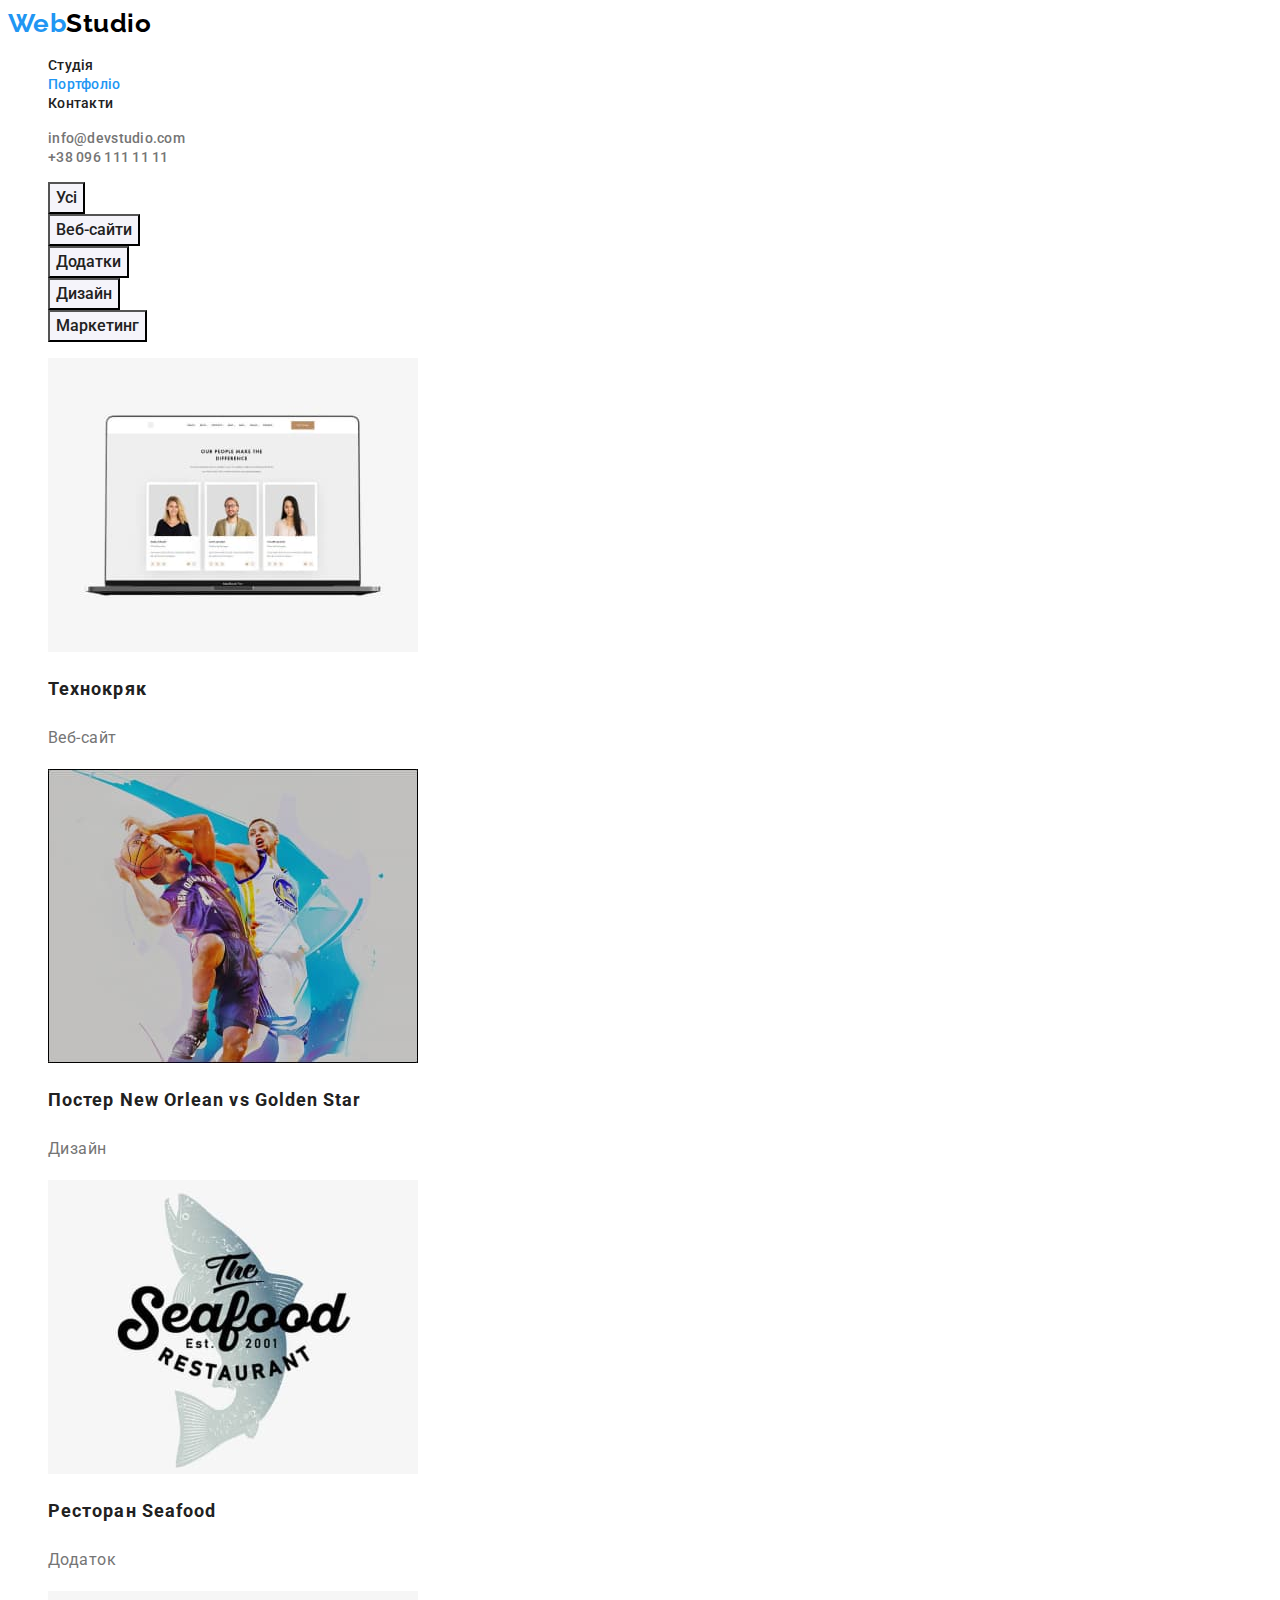
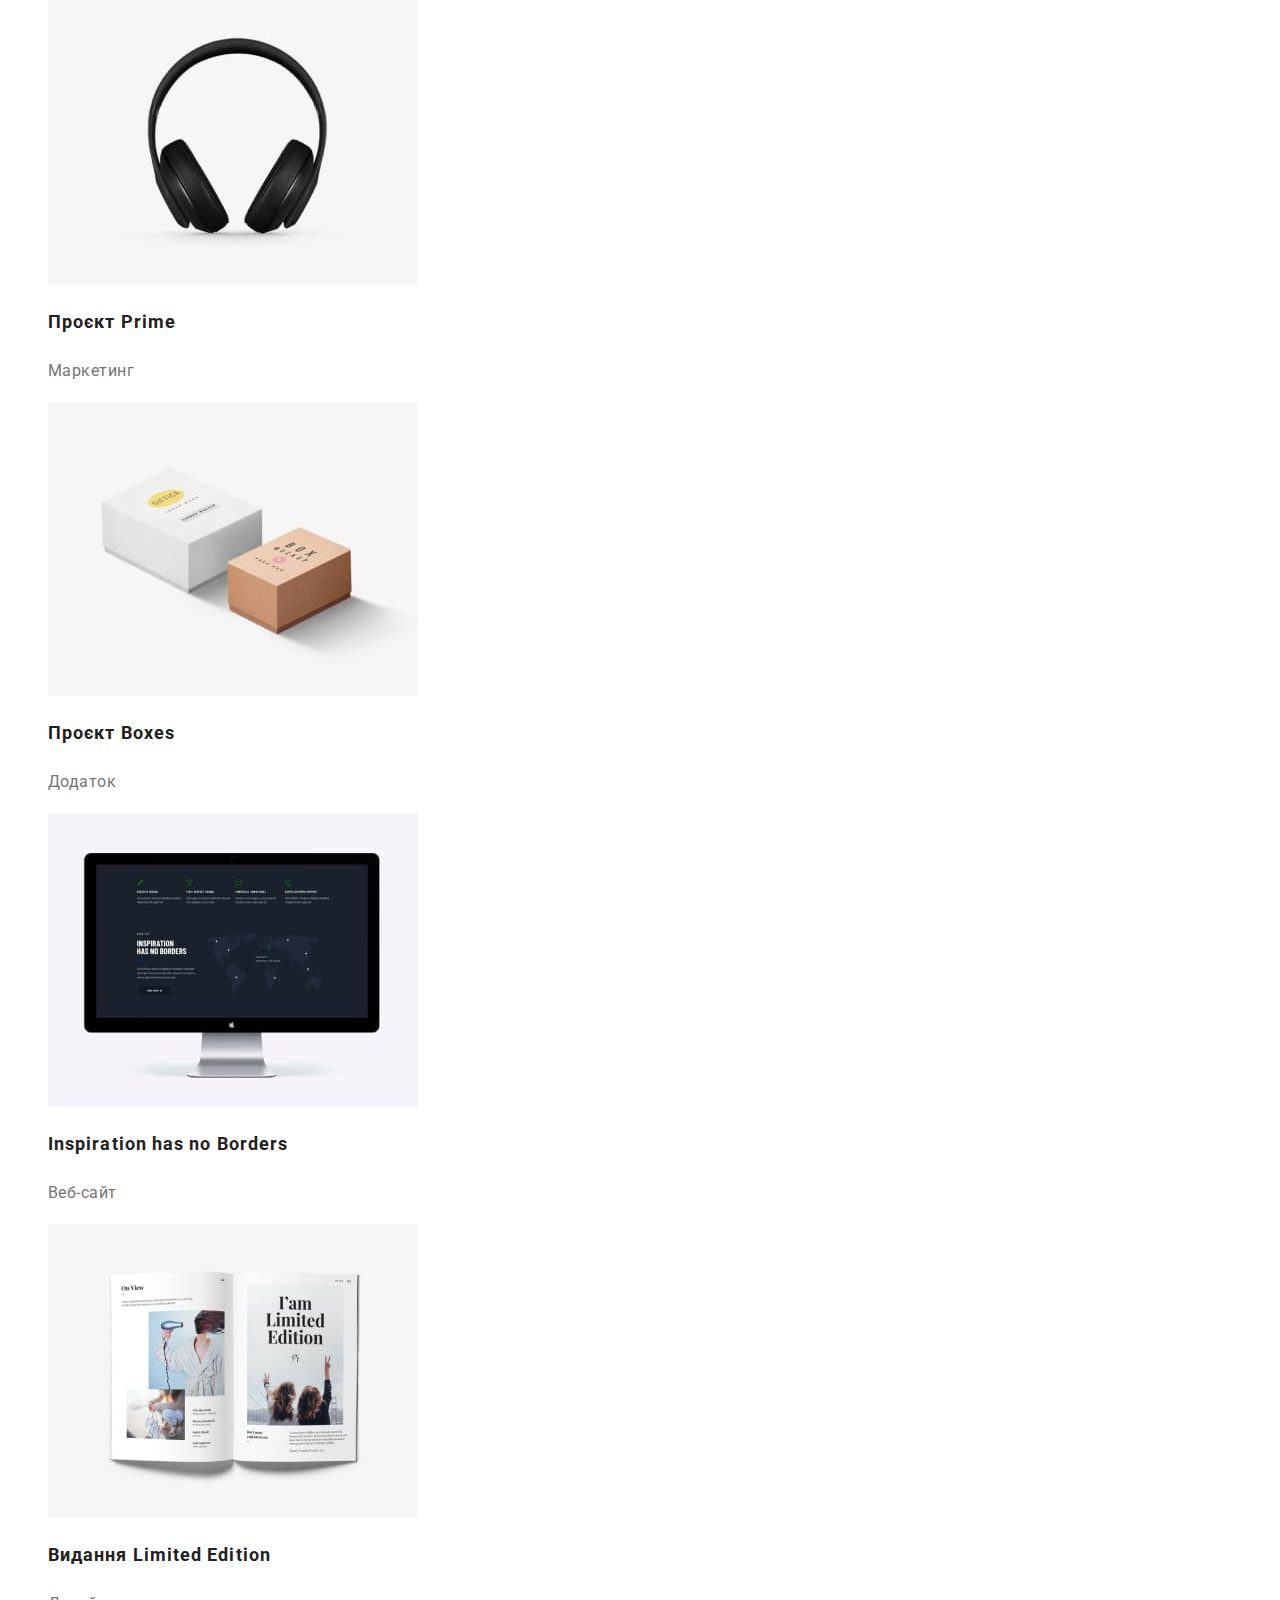
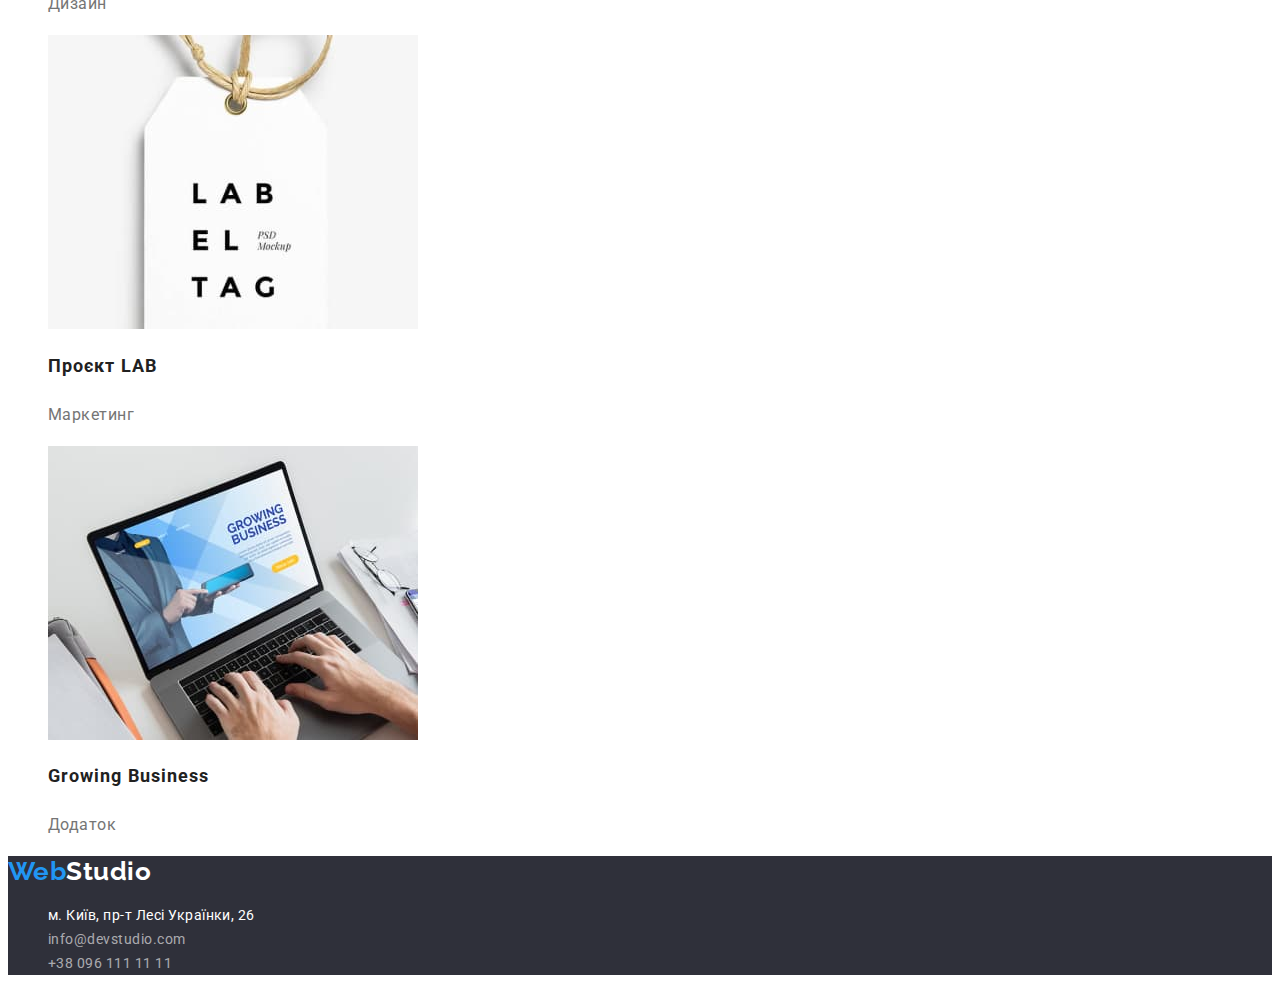
==== portfolio.html @ 63129c2b "27" ====
<!DOCTYPE html>
<html lang="uk">
  <head>
    <meta charset="UTF-8" />
    <meta http-equiv="X-UA-Compatible" content="IE=edge" />
    <meta name="viewport" content="width=device-width, initial-scale=1.0" />
    <title>Портфоліо</title>
    <link
      href="https://fonts.googleapis.com/css2?family=Raleway:wght@700&family=Roboto:wght@400;500;700;900&display=swap"
      rel="stylesheet"
    />
    <link rel="stylesheet" href="./css/styles.css" />
  </head>
  <body>
    <!-- Шапка сайта -->
    <header>
      <nav>
        <a class="header-logo link" href="./index.html">
          <span class="header-logo-web">Web</span>Studio</a
        >
        <ul class="site-nav list">
          <li><a class="link" href="./index.html">Студія</a></li>
          <li><a class="current link" href="./portfolio.html">Портфоліо</a></li>
          <li><a class="link" href="">Контакти</a></li>
        </ul>
      </nav>
      <ul class="auth-nav list">
        <li>
          <a class="link" href="mailto:info@devstudio.com"
            >info@devstudio.com</a
          >
        </li>
        <li><a class="link" href="tel:+380961111111">+38 096 111 11 11</a></li>
      </ul>
    </header>
    <main>
      <!-- Портфоліо -->
      <section class="portfolio">
        <h1 class="portfolio-title" hidden>Портфоліо</h1>
        <ul class="list">
          <li><button class="button" type="button">Усі</button></li>
          <li><button class="button" type="button">Веб-сайти</button></li>
          <li><button class="button" type="button">Додатки</button></li>
          <li><button class="button" type="button">Дизайн</button></li>
          <li><button class="button" type="button">Маркетинг</button></li>
        </ul>
        <ul class="portfolio-list list">
          <li class="card">
            <img
              src="./images/portfolio-technokryak.jpg"
              alt="Сторінка сайту з трьома фото персоналу "
              width="370"
            />
            <h2 class="title">Технокряк</h2>
            <p class="text">Веб-сайт</p>
          </li>
          <li class="card">
            <img
              src="./images/portfolio-poster.jpg"
              alt="Фото баскетболістів у грі"
              width="370"
            />
            <h2 class="title">Постер New Orlean vs Golden Star</h2>
            <p class="text">Дизайн</p>
          </li>
          <li class="card">
            <img
              src="./images/portfolio-seafood.jpg"
              alt="Логотип ресторану Seafood"
              width="370"
            />
            <h2 class="title">Ресторан Seafood</h2>
            <p class="text">Додаток</p>
          </li>
          <li class="card">
            <img
              src="./images/portfolio-prime.jpg"
              alt="Навушники чорні"
              width="370"
            />
            <h2 class="title">Проєкт Prime</h2>
            <p class="text">Маркетинг</p>
          </li>
          <li class="card">
            <img
              src="./images/portfolio-boxes.jpg"
              alt="Дві коробки"
              width="370"
            />
            <h2 class="title">Проєкт Boxes</h2>
            <p class="text">Додаток</p>
          </li>
          <li class="card">
            <img
              src="./images/portfolio-inspiration.jpg"
              alt="Сторінка сайту з написами"
              width="370"
            />
            <h2 class="title">Inspiration has no Borders</h2>
            <p class="text">Веб-сайт</p>
          </li>
          <li class="card">
            <img
              src="./images/portfolio-edition.jpg"
              alt="Розгорнута книжка"
              width="370"
            />
            <h2 class="title">Видання Limited Edition</h2>
            <p class="text">Дизайн</p>
          </li>
          <li class="card">
            <img
              src="./images/portfolio-lab.jpg"
              alt="Бірка з лого LAB"
              width="370"
            />
            <h2 class="title">Проєкт LAB</h2>
            <p class="text">Маркетинг</p>
          </li>
          <li class="card">
            <img
              src="./images/portfolio-business.jpg"
              alt="В ноутбуці відкрита сторінка Growing Business"
              width="370"
            />
            <h2 class="title">Growing Business</h2>
            <p class="text">Додаток</p>
          </li>
        </ul>
      </section>
    </main>
    <!-- Футер сайта  -->
    <footer class="footer">
      <a class="footer-logo link" href="/">
        <span class="footer-logo-web">Web</span>Studio</a
      >
      <address class="address">
        <ul class="list">
          <li>
            <a
              class="city link"
              href="https://goo.gl/maps/1pyLAUd6PY9C7F6W9"
              target="_blank"
              rel="noopener noreferrer nofollow"
              >м. Київ, пр-т Лесі Українки, 26
            </a>
          </li>
          <li>
            <a class="link" href="mailto:info@devstudio.com"
              >info@devstudio.com</a
            >
          </li>
          <li>
            <a class="link" href="tel:+380961111111">+38 096 111 11 11</a>
          </li>
        </ul>
      </address>
    </footer>
  </body>
</html>
---- css/styles.css ----
/* Колір основного тексту  #757575;  */
/* Вторинний колір текстy  #212121; */
/* Білий колір #FFFFFF; */
/* Колір акценту  #2196F3; */
/* Колір вторинного фону #F5F4FA; */
:root {
--primery-background-color: #FFFFFF;
--primery-text-color: #757575;
--title-text-color: #212121;
--accent-color: #2196F3;
--secondary-background-color:#F5F4FA;
--card-background-color: #FFFFFF;
--dark-text-color: #000000;
--light-text-color: #FFFFFF;
--aktive-hero-btn-color: #188CE8;
--dark-background-color: #2F303A;
--address-link-color: rgba(255, 255, 255, 0.6);
}
body {
background-color: var(--primery-background-color);
color: var(--primery-text-color);

font-family: Roboto, sans-serif;
letter-spacing: 0.03em;
}
.list {
list-style: none;
}
.link {
 text-decoration: none;   
}
.card {
    background-color: var(--card-background-color);
}
/* Шапка */
/* Логотип */
.header-logo {
    font-family: 'Raleway', sans-serif;
    font-weight: 700;
    font-size: 26px;
    line-height: calc(31/26);
  
    color: var(--dark-text-color);
}
.header-logo-web {
color: var(--accent-color);
}
/* Навігація */
.site-nav .link {
    font-weight: 500;
    font-size: 14px;
    line-height: calc(16/14);
    letter-spacing: 0.02em;

    color: var(--title-text-color);
    }

.site-nav .current,
.site-nav .link:hover,
.site-nav .link:focus
{
    color: var(--accent-color);
}

.auth-nav .link{
    font-weight: 500;
    font-size: 14px;
    line-height: calc(16/14);
    letter-spacing: 0.02em;

    color: inherit;
}
.auth-nav .link:hover,
.auth-nav .link:focus {
    color: var(--accent-color);
}
/* Баннер */
.hero {
    background-color: var(--dark-background-color);
}
.hero-title {
    font-weight: 900;
    font-size: 44px;
    line-height: calc(60/44);
    text-align: center;
    letter-spacing: 0.06em;
    text-transform: uppercase;

    color: var(--light-text-color);
}
.hero-button {
    background-color: var(--accent-color);

    cursor: pointer;

    font-family: inherit;
    font-weight: 700;
    font-size: 16px;
    line-height: calc(30/16);
        
    display: flex;
    align-items: center;
    text-align: center;
    letter-spacing: 0.06em;

    color: var(--light-text-color);

}
.hero-button:hover,
.hero-button:focus{
    background-color: var(--aktive-hero-btn-color);

    cursor: pointer;
    
    font-family: inherit;
    font-weight: 700;
    font-size: 16px;
    line-height: calc(30/16);
    
    display: flex;
    align-items: center;
    text-align: center;
    letter-spacing: 0.06em;

    color: var(--light-text-color);
}

/* Особливості */
.features-title {
    font-weight: 700;
    font-size: 36px;
    line-height: calc(42/36);
    text-align: center;

    color: var(--title-text-color);
}
.features-list .title{
    font-weight: 700;
    font-size: 14px;
    line-height: calc(16/14);
    letter-spacing: 0.03em;
    text-transform: uppercase;

    color: var(--title-text-color);
}
.features-list .text {
    font-size: 14px;
    line-height: calc(24/14);

    color: var(--primery-text-color);
}
/* Чим ми займаємося */
.specialization-title {
    font-weight: 700;
    font-size: 36px;
    line-height: calc(42/36);
    text-align: center;

    color: var(--title-text-color);
}
/* Команда */
.team {
    background-color: var(--secondary-background-color);
}
.team-title {
    font-weight: 700;
    font-size: 36px;
    line-height: calc(42/36);
    text-align: center;

    color: var(--title-text-color);
}
.team-list .title {
    font-weight: 500;
    font-size: 16px;
    line-height: calc(19/16);
    text-align: center;

    color: var(--title-text-color);
}
.team-list .text {
    font-size: 16px;
    line-height: calc(19/16);
    text-align: center;
}
/* Футер */
.footer {
    background-color: var(--dark-background-color);
}
.footer-logo {
    font-family: 'Raleway', sans-serif;
    font-weight: 700;
    font-size: 26px;
    line-height: calc(31/26);
 
    color: var(--light-text-color);
}
.footer-logo-web {
    color: var(--accent-color);
}
.address .link{
    font-style: normal;
    font-size: 14px;
    line-height: calc(24/14);

    color: var(--address-link-color);
}
.address .city {
    font-size: 14px;
        line-height: calc(24/14);
       
        color: var(--light-text-color);
}
.address .link:hover,
.address .link:focus {
    color: var(--accent-color);
}
/* Портфоліо */
.portfolio .button {
    background-color: var(--secondary-background-color);
    
    cursor: pointer;
    
    font-family: inherit;
    font-weight: 500;
    font-size: 16px;
    line-height: calc(26/16);
    text-align: center;

    color: var(--title-text-color);
}
.portfolio .button:hover,
.portfolio .button:focus {
    background-color: var(--accent-color);

    cursor: pointer;

    font-family: inherit;
    font-weight: 500;
    font-size: 16px;
    line-height: calc(26/16);
    text-align: center;

    color: var(--light-text-color);
}
.portfolio-list .title {
    font-weight: 700;
    font-size: 18px;
    line-height: calc(36/18);
    letter-spacing: 0.06em;

    color: var(--title-text-color);
}
.portfolio-list .text {
    font-size: 16px;
    line-height: calc(30/16);
}
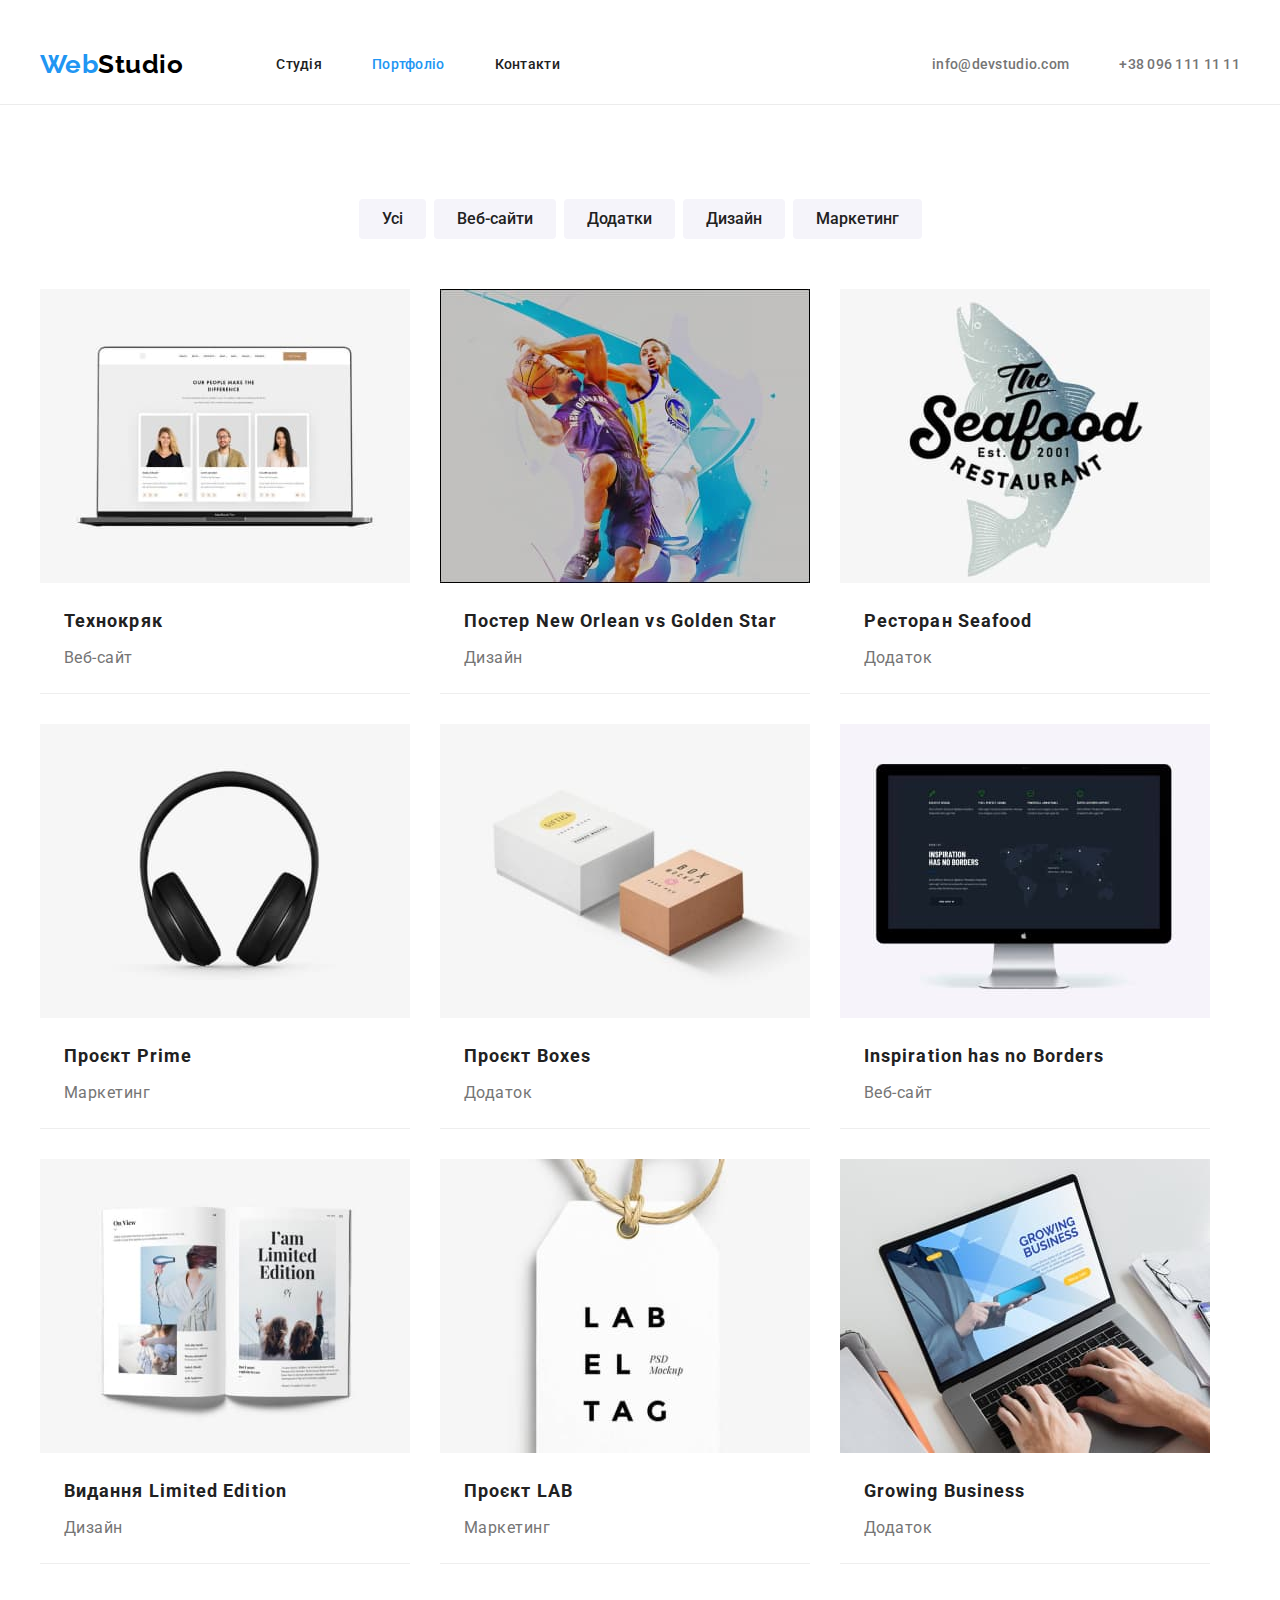
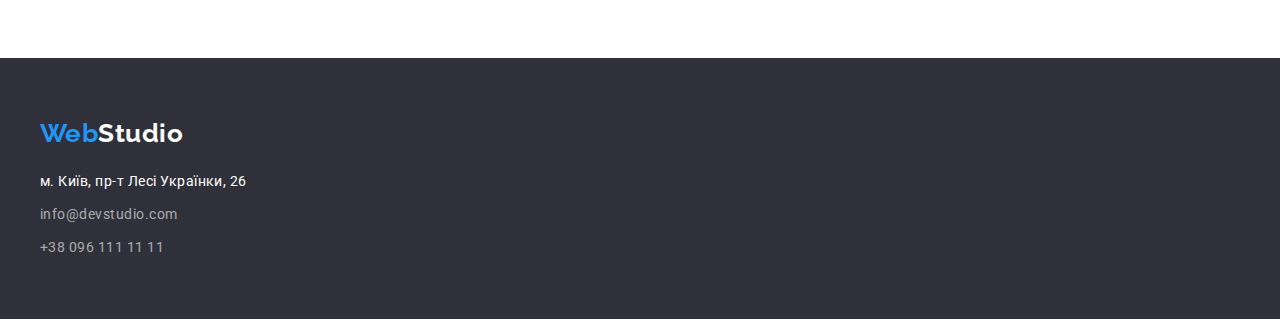
==== commit fcce871a: "29.10" ====
--- a/portfolio.html
+++ b/portfolio.html
@@ -6,155 +6,205 @@
     <meta name="viewport" content="width=device-width, initial-scale=1.0" />
     <title>Портфоліо</title>
     <link
+      rel="stylesheet"
+      href="https://cdnjs.cloudflare.com/ajax/libs/modern-normalize/1.1.0/modern-normalize.css"
+    />
+    <link
       href="https://fonts.googleapis.com/css2?family=Raleway:wght@700&family=Roboto:wght@400;500;700;900&display=swap"
       rel="stylesheet"
     />
     <link rel="stylesheet" href="./css/styles.css" />
   </head>
-  <body>
+  <body class="page-body">
     <!-- Шапка сайта -->
-    <header>
-      <nav>
+    <header class="page-header">
+      <nav class="container main-nav">
         <a class="header-logo link" href="./index.html">
           <span class="header-logo-web">Web</span>Studio</a
         >
         <ul class="site-nav list">
-          <li><a class="link" href="./index.html">Студія</a></li>
-          <li><a class="current link" href="./portfolio.html">Портфоліо</a></li>
-          <li><a class="link" href="">Контакти</a></li>
+          <li class="item"><a class="link" href="./index.html">Студія</a></li>
+          <li class="item">
+            <a class="current link" href="./portfolio.html">Портфоліо</a>
+          </li>
+          <li class="item"><a class="link" href="">Контакти</a></li>
+        </ul>
+
+        <ul class="auth-nav list">
+          <li class="item">
+            <a class="link" href="mailto:info@devstudio.com"
+              >info@devstudio.com</a
+            >
+          </li>
+          <li class="item">
+            <a class="link" href="tel:+380961111111">+38 096 111 11 11</a>
+          </li>
         </ul>
       </nav>
-      <ul class="auth-nav list">
-        <li>
-          <a class="link" href="mailto:info@devstudio.com"
-            >info@devstudio.com</a
-          >
-        </li>
-        <li><a class="link" href="tel:+380961111111">+38 096 111 11 11</a></li>
-      </ul>
     </header>
     <main>
       <!-- Портфоліо -->
       <section class="portfolio">
-        <h1 class="portfolio-title" hidden>Портфоліо</h1>
-        <ul class="list">
-          <li><button class="button" type="button">Усі</button></li>
-          <li><button class="button" type="button">Веб-сайти</button></li>
-          <li><button class="button" type="button">Додатки</button></li>
-          <li><button class="button" type="button">Дизайн</button></li>
-          <li><button class="button" type="button">Маркетинг</button></li>
-        </ul>
-        <ul class="portfolio-list list">
-          <li class="card">
-            <img
-              src="./images/portfolio-technokryak.jpg"
-              alt="Сторінка сайту з трьома фото персоналу "
-              width="370"
-            />
-            <h2 class="title">Технокряк</h2>
-            <p class="text">Веб-сайт</p>
-          </li>
-          <li class="card">
-            <img
-              src="./images/portfolio-poster.jpg"
-              alt="Фото баскетболістів у грі"
-              width="370"
-            />
-            <h2 class="title">Постер New Orlean vs Golden Star</h2>
-            <p class="text">Дизайн</p>
-          </li>
-          <li class="card">
-            <img
-              src="./images/portfolio-seafood.jpg"
-              alt="Логотип ресторану Seafood"
-              width="370"
-            />
-            <h2 class="title">Ресторан Seafood</h2>
-            <p class="text">Додаток</p>
-          </li>
-          <li class="card">
-            <img
-              src="./images/portfolio-prime.jpg"
-              alt="Навушники чорні"
-              width="370"
-            />
-            <h2 class="title">Проєкт Prime</h2>
-            <p class="text">Маркетинг</p>
-          </li>
-          <li class="card">
-            <img
-              src="./images/portfolio-boxes.jpg"
-              alt="Дві коробки"
-              width="370"
-            />
-            <h2 class="title">Проєкт Boxes</h2>
-            <p class="text">Додаток</p>
-          </li>
-          <li class="card">
-            <img
-              src="./images/portfolio-inspiration.jpg"
-              alt="Сторінка сайту з написами"
-              width="370"
-            />
-            <h2 class="title">Inspiration has no Borders</h2>
-            <p class="text">Веб-сайт</p>
-          </li>
-          <li class="card">
-            <img
-              src="./images/portfolio-edition.jpg"
-              alt="Розгорнута книжка"
-              width="370"
-            />
-            <h2 class="title">Видання Limited Edition</h2>
-            <p class="text">Дизайн</p>
-          </li>
-          <li class="card">
-            <img
-              src="./images/portfolio-lab.jpg"
-              alt="Бірка з лого LAB"
-              width="370"
-            />
-            <h2 class="title">Проєкт LAB</h2>
-            <p class="text">Маркетинг</p>
-          </li>
-          <li class="card">
-            <img
-              src="./images/portfolio-business.jpg"
-              alt="В ноутбуці відкрита сторінка Growing Business"
-              width="370"
-            />
-            <h2 class="title">Growing Business</h2>
-            <p class="text">Додаток</p>
-          </li>
-        </ul>
+        <div class="container">
+          <h1 class="portfolio-title" hidden>Портфоліо</h1>
+          <ul class="filters list">
+            <li class="item">
+              <button class="button" type="button">Усі</button>
+            </li>
+            <li class="item">
+              <button class="button" type="button">Веб-сайти</button>
+            </li>
+            <li class="item">
+              <button class="button" type="button">Додатки</button>
+            </li>
+            <li class="item">
+              <button class="button" type="button">Дизайн</button>
+            </li>
+            <li class="item">
+              <button class="button" type="button">Маркетинг</button>
+            </li>
+          </ul>
+          <ul class="portfolio-list list">
+            <li class="card">
+              <img
+                class="img"
+                src="./images/portfolio-technokryak.jpg"
+                alt="Сторінка сайту з трьома фото персоналу "
+                width="370"
+              />
+              <div class="description">
+                <h2 class="title">Технокряк</h2>
+                <p class="text">Веб-сайт</p>
+              </div>
+            </li>
+            <li class="card">
+              <img
+                class="img"
+                src="./images/portfolio-poster.jpg"
+                alt="Фото баскетболістів у грі"
+                width="370"
+              />
+              <div class="description">
+                <h2 class="title">Постер New Orlean vs Golden Star</h2>
+                <p class="text">Дизайн</p>
+              </div>
+            </li>
+            <li class="card">
+              <img
+                class="img"
+                src="./images/portfolio-seafood.jpg"
+                alt="Логотип ресторану Seafood"
+                width="370"
+              />
+              <div class="description">
+                <h2 class="title">Ресторан Seafood</h2>
+                <p class="text">Додаток</p>
+              </div>
+            </li>
+            <li class="card">
+              <img
+                class="img"
+                src="./images/portfolio-prime.jpg"
+                alt="Навушники чорні"
+                width="370"
+              />
+              <div class="description">
+                <h2 class="title">Проєкт Prime</h2>
+                <p class="text">Маркетинг</p>
+              </div>
+            </li>
+            <li class="card">
+              <img
+                class="img"
+                src="./images/portfolio-boxes.jpg"
+                alt="Дві коробки"
+                width="370"
+              />
+              <div class="description">
+                <h2 class="title">Проєкт Boxes</h2>
+                <p class="text">Додаток</p>
+              </div>
+            </li>
+            <li class="card">
+              <img
+                class="img"
+                src="./images/portfolio-inspiration.jpg"
+                alt="Сторінка сайту з написами"
+                width="370"
+              />
+              <div class="description">
+                <h2 class="title">Inspiration has no Borders</h2>
+                <p class="text">Веб-сайт</p>
+              </div>
+            </li>
+            <li class="card">
+              <img
+                class="img"
+                src="./images/portfolio-edition.jpg"
+                alt="Розгорнута книжка"
+                width="370"
+              />
+              <div class="description">
+                <h2 class="title">Видання Limited Edition</h2>
+                <p class="text">Дизайн</p>
+              </div>
+            </li>
+            <li class="card">
+              <img
+                class="img"
+                src="./images/portfolio-lab.jpg"
+                alt="Бірка з лого LAB"
+                width="370"
+              />
+              <div class="description">
+                <h2 class="title">Проєкт LAB</h2>
+                <p class="text">Маркетинг</p>
+              </div>
+            </li>
+            <li class="card">
+              <img
+                class="img"
+                src="./images/portfolio-business.jpg"
+                alt="В ноутбуці відкрита сторінка Growing Business"
+                width="370"
+              />
+              <div class="description">
+                <h2 class="title">Growing Business</h2>
+                <p class="text">Додаток</p>
+              </div>
+            </li>
+          </ul>
+        </div>
       </section>
     </main>
     <!-- Футер сайта  -->
     <footer class="footer">
-      <a class="footer-logo link" href="/">
-        <span class="footer-logo-web">Web</span>Studio</a
-      >
-      <address class="address">
-        <ul class="list">
-          <li>
-            <a
-              class="city link"
-              href="https://goo.gl/maps/1pyLAUd6PY9C7F6W9"
-              target="_blank"
-              rel="noopener noreferrer nofollow"
-              >м. Київ, пр-т Лесі Українки, 26
-            </a>
-          </li>
-          <li>
-            <a class="link" href="mailto:info@devstudio.com"
-              >info@devstudio.com</a
-            >
-          </li>
-          <li>
-            <a class="link" href="tel:+380961111111">+38 096 111 11 11</a>
-          </li>
-        </ul>
-      </address>
+      <div class="container">
+        <a class="footer-logo link" href="/">
+          <span class="footer-logo-web">Web</span>Studio</a
+        >
+        <address class="address">
+          <ul class="list">
+            <li class="item">
+              <a
+                class="city link"
+                href="https://goo.gl/maps/1pyLAUd6PY9C7F6W9"
+                target="_blank"
+                rel="noopener noreferrer nofollow"
+                >м. Київ, пр-т Лесі Українки, 26
+              </a>
+            </li>
+            <li class="item">
+              <a class="link" href="mailto:info@devstudio.com"
+                >info@devstudio.com</a
+              >
+            </li>
+            <li class="item">
+              <a class="link" href="tel:+380961111111">+38 096 111 11 11</a>
+            </li>
+          </ul>
+        </address>
+      </div>
     </footer>
   </body>
 </html>
--- a/css/styles.css
+++ b/css/styles.css
@@ -15,24 +15,55 @@
 --aktive-hero-btn-color: #188CE8;
 --dark-background-color: #2F303A;
 --address-link-color: rgba(255, 255, 255, 0.6);
-}
-body {
+--border-card-color:#EEEEEE;
+--footer-border-color: #ECECEC;
+}
+.page-body {
 background-color: var(--primery-background-color);
 color: var(--primery-text-color);
 
 font-family: Roboto, sans-serif;
 letter-spacing: 0.03em;
 }
+
+.container {
+    width: 1200px;
+    margin: 0 auto;
+}
+
+h1,
+h2,
+h3,
+p {
+    margin: 0;
+}
+
 .list {
 list-style: none;
-}
+
+padding: 0;
+margin: 0;
+}
+
 .link {
  text-decoration: none;   
 }
+.img{
+    display: block;
+    max-width: 100%;
+}
 .card {
     background-color: var(--card-background-color);
 }
 /* Шапка */
+.page-header {
+    padding-top: 24px;
+    border-bottom: 1px solid var(--footer-border-color);
+}
+.main-nav {
+    display: flex;
+    align-items: center;
+}
 /* Логотип */
 .header-logo {
     font-family: 'Raleway', sans-serif;
@@ -46,7 +77,18 @@
 color: var(--accent-color);
 }
 /* Навігація */
+.site-nav {
+    display: flex;
+    margin-left: 93px;
+}
+.site-nav .item:not(:last-child){
+    margin-right: 50px;
+}
 .site-nav .link {
+    display: block;
+    padding-top: 32px;
+    padding-bottom: 32px;
+
     font-weight: 500;
     font-size: 14px;
     line-height: calc(16/14);
@@ -61,8 +103,18 @@
 {
     color: var(--accent-color);
 }
-
+.auth-nav {
+    display: flex;
+    margin-left: auto;
+}
+.auth-nav .item + .item {
+    margin-left: 50px;
+}
 .auth-nav .link{
+display: block;
+padding-top: 32px;
+    padding-bottom: 32px;
+
     font-weight: 500;
     font-size: 14px;
     line-height: calc(16/14);
@@ -77,19 +129,27 @@
 /* Баннер */
 .hero {
     background-color: var(--dark-background-color);
+    text-align: center;
+    padding-top: 200px;
+    padding-bottom: 200px;
+    margin-bottom: 94px;
 }
 .hero-title {
+    margin-bottom: 30px;
+
     font-weight: 900;
     font-size: 44px;
     line-height: calc(60/44);
     text-align: center;
     letter-spacing: 0.06em;
     text-transform: uppercase;
-
-    color: var(--light-text-color);
+    color: var(--light-text-color);
+
+   
 }
 .hero-button {
     background-color: var(--accent-color);
+    color: var(--light-text-color);
 
     cursor: pointer;
 
@@ -97,35 +157,23 @@
     font-weight: 700;
     font-size: 16px;
     line-height: calc(30/16);
-        
-    display: flex;
-    align-items: center;
-    text-align: center;
     letter-spacing: 0.06em;
 
-    color: var(--light-text-color);
-
-}
-.hero-button:hover,
-.hero-button:focus{
+    display: inline-block;
+    border: 1px solid transparent;
+    border-radius: 4px; 
+    padding: 10px 32px;   
+
+}
+.second-hero-button:hover,
+.second-hero-button:focus{
     background-color: var(--aktive-hero-btn-color);
-
-    cursor: pointer;
-    
-    font-family: inherit;
-    font-weight: 700;
-    font-size: 16px;
-    line-height: calc(30/16);
-    
-    display: flex;
-    align-items: center;
-    text-align: center;
-    letter-spacing: 0.06em;
-
-    color: var(--light-text-color);
 }
 
 /* Особливості */
+.features {
+    margin-bottom: 94px;
+}
 .features-title {
     font-weight: 700;
     font-size: 36px;
@@ -134,7 +182,18 @@
 
     color: var(--title-text-color);
 }
+.features-list {
+    display: flex;
+}
+.features-list .item {
+    width: 270px;
+}
+.features-list .item + .item {
+    margin-left: 30px;
+}
 .features-list .title{
+    margin-bottom: 10px;
+
     font-weight: 700;
     font-size: 14px;
     line-height: calc(16/14);
@@ -150,7 +209,18 @@
     color: var(--primery-text-color);
 }
 /* Чим ми займаємося */
+.specialization {
+    margin-bottom: 94px;
+}
+.specialization-list {
+    display: flex;
+}
+.specialization-list .item + .item {
+    margin-left: 30px;
+}
 .specialization-title {
+    margin-bottom: 50px;
+
     font-weight: 700;
     font-size: 36px;
     line-height: calc(42/36);
@@ -161,8 +231,21 @@
 /* Команда */
 .team {
     background-color: var(--secondary-background-color);
+    padding-top: 94px;
+    padding-bottom: 94px;
+}
+.team-list {
+    display: flex;
+}
+.team-list .img {
+    margin-bottom: 30px;
+}
+.team-list .card + .card {
+    margin-left: 30px;
 }
 .team-title {
+    margin-bottom: 50px;
+
     font-weight: 700;
     font-size: 36px;
     line-height: calc(42/36);
@@ -171,6 +254,8 @@
     color: var(--title-text-color);
 }
 .team-list .title {
+    margin-bottom: 10px;
+
     font-weight: 500;
     font-size: 16px;
     line-height: calc(19/16);
@@ -179,6 +264,7 @@
     color: var(--title-text-color);
 }
 .team-list .text {
+    margin-bottom: 30px;
     font-size: 16px;
     line-height: calc(19/16);
     text-align: center;
@@ -186,8 +272,14 @@
 /* Футер */
 .footer {
     background-color: var(--dark-background-color);
+
+    padding-top: 60px;
+    padding-bottom: 60px;
 }
 .footer-logo {
+    display: block;
+    margin-bottom: 20px;
+    
     font-family: 'Raleway', sans-serif;
     font-weight: 700;
     font-size: 26px;
@@ -205,19 +297,36 @@
 
     color: var(--address-link-color);
 }
+.address .item:not(:last-child) {
+    margin-bottom: 9px;
+}
 .address .city {
     font-size: 14px;
-        line-height: calc(24/14);
+    line-height: calc(24/14);
        
-        color: var(--light-text-color);
+    color: var(--light-text-color);
 }
 .address .link:hover,
 .address .link:focus {
     color: var(--accent-color);
 }
 /* Портфоліо */
+.portfolio {
+    margin-top: 94px;
+    margin-bottom: 94px;
+}
+.portfolio .filters {
+    display: flex;
+    justify-content: center;
+    margin-bottom: 50px;
+}
+.filters .item +.item {
+    margin-left: 8px;
+}
 .portfolio .button {
-    background-color: var(--secondary-background-color);
+    border: 1px solid transparent;
+    border-radius: 4px;
+    padding: 6px 22px;
     
     cursor: pointer;
     
@@ -227,6 +336,7 @@
     line-height: calc(26/16);
     text-align: center;
 
+    background-color: var(--secondary-background-color);
     color: var(--title-text-color);
 }
 .portfolio .button:hover,
@@ -243,7 +353,29 @@
 
     color: var(--light-text-color);
 }
+.portfolio-list {
+    display: flex;
+    flex-wrap: wrap;
+}
+.portfolio .card:not(:nth-child(3n)){
+    margin-right: 30px;
+}
+.portfolio .card:not(:nth-last-child(-n+3)){
+    margin-bottom: 30px;
+}
+.portfolio-list .card {
+    flex-basis: calc(100%/3-30px);
+    border-bottom: 1px solid var(--border-card-color);
+}
+.portfolio-list .img{
+    flex-basis: calc((100%/3-30px));
+}
+.portfolio .description {
+    margin: 20px 24px;
+}
 .portfolio-list .title {
+    margin-bottom: 4px;
+
     font-weight: 700;
     font-size: 18px;
     line-height: calc(36/18);
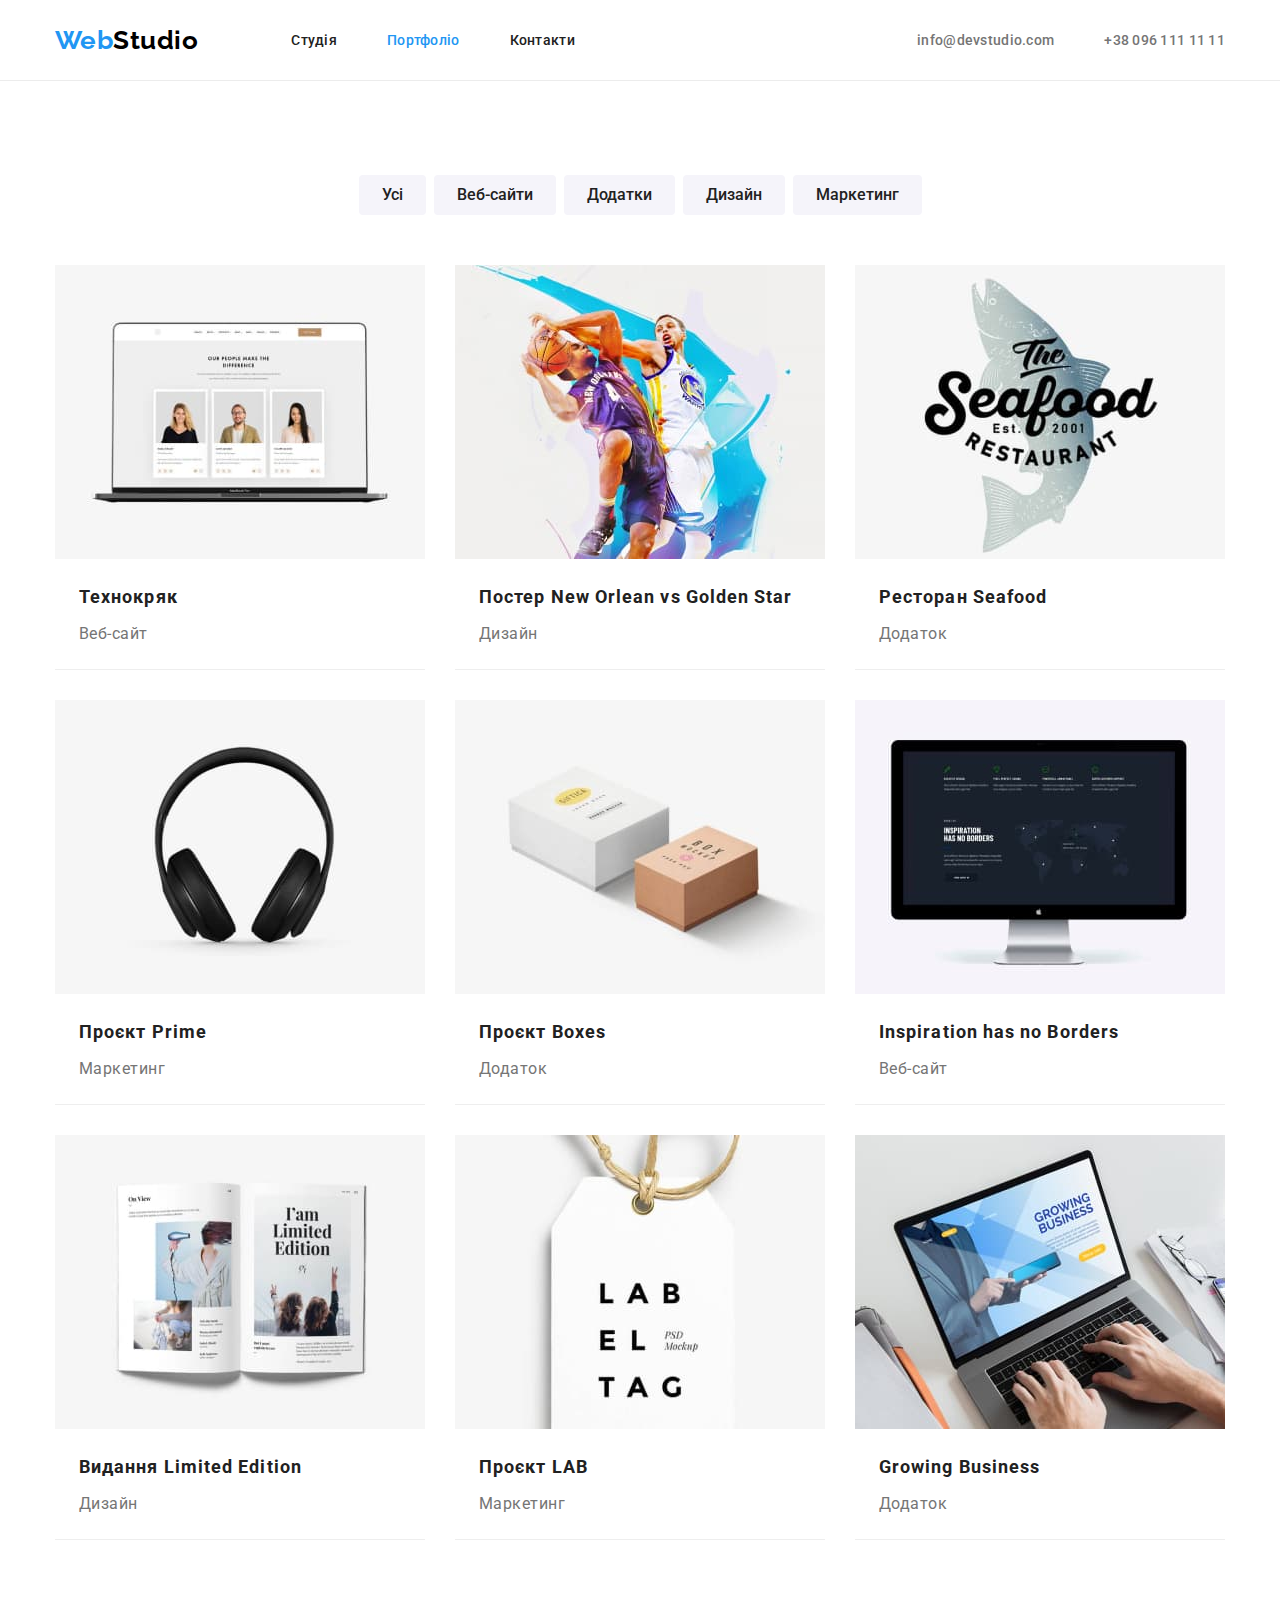
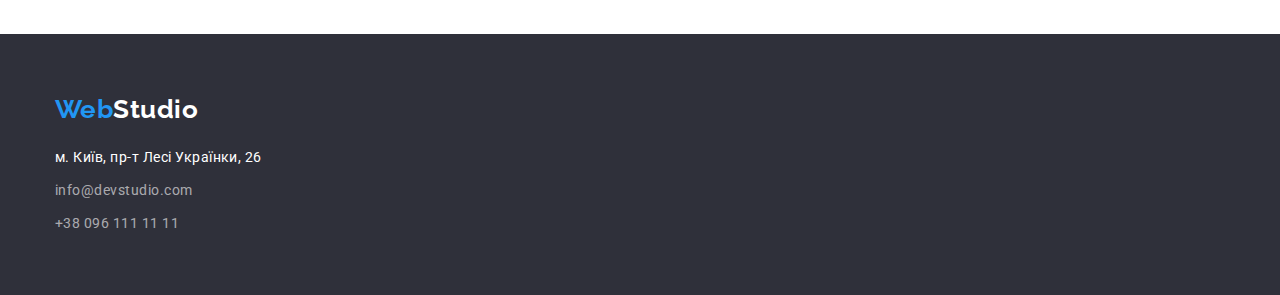
==== commit cd6012e9: "Виправлений-29.10" ====
--- a/portfolio.html
+++ b/portfolio.html
@@ -44,7 +44,7 @@
     </header>
     <main>
       <!-- Портфоліо -->
-      <section class="portfolio">
+      <section class="section portfolio">
         <div class="container">
           <h1 class="portfolio-title" hidden>Портфоліо</h1>
           <ul class="filters list">
--- a/css/styles.css
+++ b/css/styles.css
@@ -17,6 +17,7 @@
 --address-link-color: rgba(255, 255, 255, 0.6);
 --border-card-color:#EEEEEE;
 --footer-border-color: #ECECEC;
+--card-gap: 30px;
 }
 .page-body {
 background-color: var(--primery-background-color);
@@ -29,8 +30,13 @@
 .container {
     width: 1200px;
     margin: 0 auto;
-}
-
+    padding: 0 15px;
+  
+}
+.section {
+    padding-top: 94px;
+    padding-bottom: 94px;
+}
 h1,
 h2,
 h3,
@@ -57,10 +63,9 @@
 }
 /* Шапка */
 .page-header {
-    padding-top: 24px;
     border-bottom: 1px solid var(--footer-border-color);
 }
-.main-nav {
+.page-header .container {
     display: flex;
     align-items: center;
 }
@@ -132,8 +137,7 @@
     text-align: center;
     padding-top: 200px;
     padding-bottom: 200px;
-    margin-bottom: 94px;
-}
+    }
 .hero-title {
     margin-bottom: 30px;
 
@@ -171,9 +175,6 @@
 }
 
 /* Особливості */
-.features {
-    margin-bottom: 94px;
-}
 .features-title {
     font-weight: 700;
     font-size: 36px;
@@ -184,13 +185,18 @@
 }
 .features-list {
     display: flex;
-}
+    flex-wrap: wrap;
+
+    margin-top: calc(-1 * var(--card-gap));
+    margin-left: calc(-1 * var(--card-gap));
+}
+
 .features-list .item {
-    width: 270px;
-}
-.features-list .item + .item {
-    margin-left: 30px;
-}
+    flex-basis: calc((100% - 4 * var(--card-gap))/4);
+    margin-left: var(--card-gap);
+    margin-top: var(--card-gap);
+}
+
 .features-list .title{
     margin-bottom: 10px;
 
@@ -209,14 +215,17 @@
     color: var(--primery-text-color);
 }
 /* Чим ми займаємося */
-.specialization {
-    margin-bottom: 94px;
-}
 .specialization-list {
     display: flex;
-}
-.specialization-list .item + .item {
-    margin-left: 30px;
+    flex-wrap: wrap;
+
+    margin-top: calc(-1 * var(--card-gap));
+    margin-left: calc(-1 * var(--card-gap));
+}
+.specialization-list .item {
+    flex-basis: calc((100% - 3 * var(--card-gap))/3);
+    margin-left: var(--card-gap);
+    margin-top: var(--card-gap);
 }
 .specialization-title {
     margin-bottom: 50px;
@@ -231,17 +240,21 @@
 /* Команда */
 .team {
     background-color: var(--secondary-background-color);
-    padding-top: 94px;
-    padding-bottom: 94px;
-}
+   }
 .team-list {
     display: flex;
+    flex-wrap: wrap;
+
+    margin-top: calc(-1 * var(--card-gap));
+    margin-left: calc(-1 * var(--card-gap));
 }
 .team-list .img {
-    margin-bottom: 30px;
-}
-.team-list .card + .card {
-    margin-left: 30px;
+    margin-bottom: var(--card-gap);
+}
+.team-list .card {
+    flex-basis: calc((100% - 4 * var(--card-gap))/4);
+    margin-left: var(--card-gap);
+    margin-top: var(--card-gap);
 }
 .team-title {
     margin-bottom: 50px;
@@ -311,10 +324,6 @@
     color: var(--accent-color);
 }
 /* Портфоліо */
-.portfolio {
-    margin-top: 94px;
-    margin-bottom: 94px;
-}
 .portfolio .filters {
     display: flex;
     justify-content: center;
@@ -356,20 +365,18 @@
 .portfolio-list {
     display: flex;
     flex-wrap: wrap;
-}
-.portfolio .card:not(:nth-child(3n)){
-    margin-right: 30px;
-}
-.portfolio .card:not(:nth-last-child(-n+3)){
-    margin-bottom: 30px;
+
+    margin-top: calc(-1 * var(--card-gap));
+    margin-left: calc(-1 * var(--card-gap));
 }
 .portfolio-list .card {
-    flex-basis: calc(100%/3-30px);
+    flex-basis: calc((100% - 3 * var(--card-gap))/3);
+    margin-left: var(--card-gap);
+    margin-top: var(--card-gap);
+
     border-bottom: 1px solid var(--border-card-color);
 }
-.portfolio-list .img{
-    flex-basis: calc((100%/3-30px));
-}
+
 .portfolio .description {
     margin: 20px 24px;
 }
